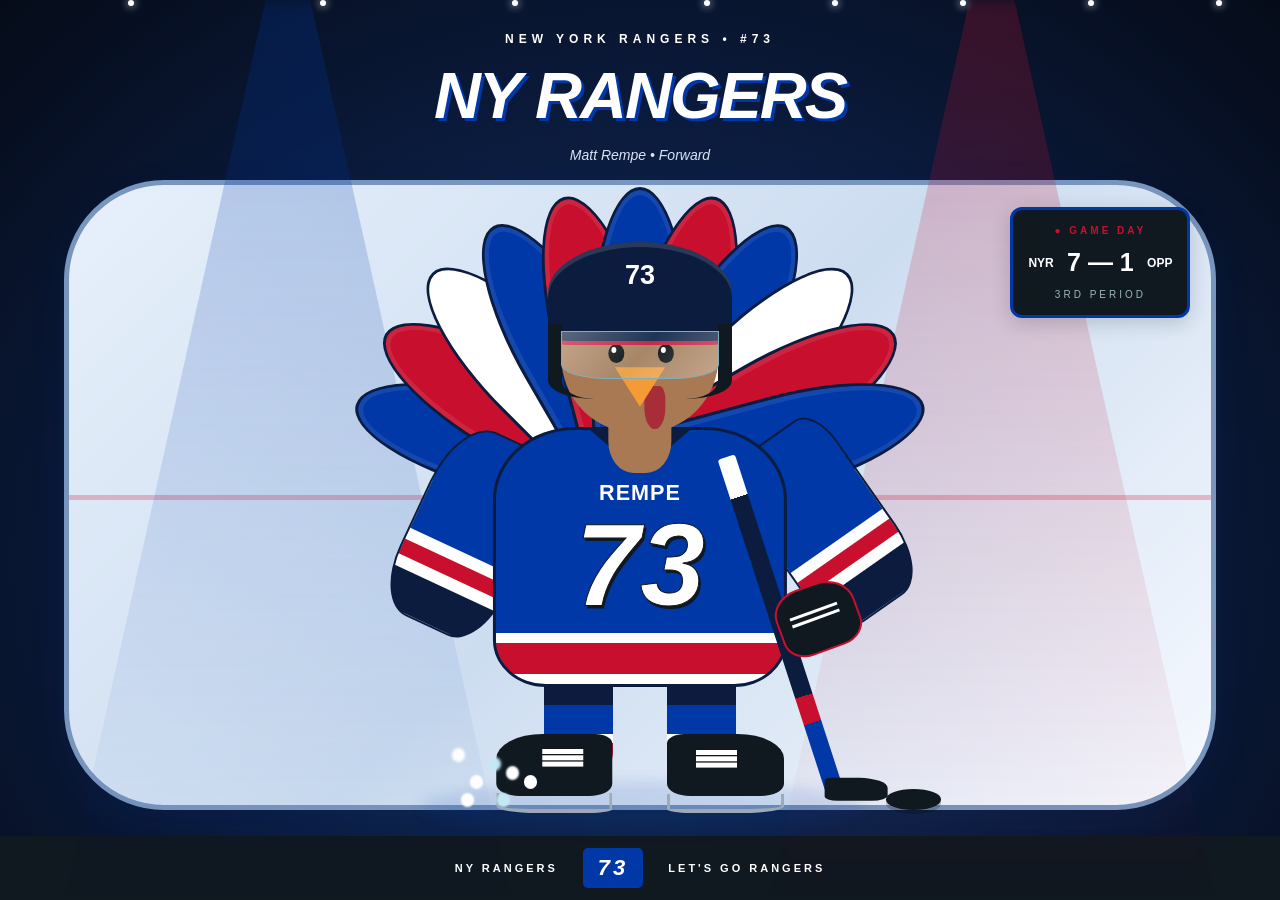
==== index.html @ f8adec1c "almost done" ====
<!DOCTYPE html>
<html lang="en">

<head>
    <meta charset="UTF-8">
    <meta name="viewport" content="width=device-width, initial-scale=1.0">
    <title>NY Rangers</title>
    <link rel="stylesheet" href="style.css">
</head>

<body>

    <!-- Arena effects -->
    <div class="arena-lights">
        <div class="spotlight spotlight-left"></div>
        <div class="spotlight spotlight-right"></div>
    </div>

    <!-- Floating ice particles -->
    <div class="ice-particles">
        <span></span>
        <span></span>
        <span></span>
        <span></span>
        <span></span>
        <span></span>
        <span></span>
        <span></span>
    </div>

    <!-- Game day scoreboard -->
    <div class="scoreboard">
        <div class="game-status">● GAME DAY</div>
        <div class="score">
            <span>NYR</span>
            <strong>7 — 1</strong>
            <span>OPP</span>
        </div>
        <div class="period">3RD PERIOD</div>
    </div>

    <!-- Website heading -->
    <header>
        <p class="eyebrow">NEW YORK RANGERS • #73</p>
        <h1>NY Rangers</h1>
        <p class="subtitle">Matt Rempe • Forward</p>
    </header>

    <!-- Ice rink -->
    <div class="rink">
        <div class="center-line"></div>
        <div class="center-circle"></div>
    </div>

    <!-- Matt Rempe turkey -->
    <div class="turkey">

        <!-- Tail feathers -->
        <div class="tail"></div>
        <div class="tail"></div>
        <div class="tail"></div>
        <div class="tail"></div>
        <div class="tail"></div>
        <div class="tail"></div>
        <div class="tail"></div>
        <div class="tail"></div>
        <div class="tail"></div>
        <div class="tail"></div>
        <div class="tail"></div>

        <!-- Legs -->
        <div class="leg"></div>
        <div class="leg"></div>

        <!-- Ice skates -->
        <div class="skate skate-left"></div>
        <div class="skate skate-right"></div>

        <!-- Rangers jersey -->
        <div class="body">
            <div class="collar"></div>
            <div class="jersey-name">REMPE</div>
            <div class="jersey-number">73</div>
            <div class="jersey-stripe"></div>
        </div>

        <!-- Jersey sleeves -->
        <div class="wing"></div>
        <div class="wing"></div>

        <!-- Turkey face -->
        <div class="head">
            <div class="eye"></div>
            <div class="beak"></div>
            <div class="red"></div>
        </div>

        <!-- Hockey helmet -->
        <div class="hat-top">
            <span>73</span>
        </div>

        <div class="hat-bottom"></div>
        <div class="visor"></div>

        <!-- Hockey equipment -->
        <div class="stick"></div>
        <div class="glove"></div>
        <div class="puck"></div>

        <!-- Animated skating effects -->
        <div class="ice-spray"></div>
        <div class="ice-shadow"></div>

    </div>

    <!-- Footer -->
    <footer>
        <span>NY RANGERS</span>
        <span class="footer-number">73</span>
        <span>LET'S GO RANGERS</span>
    </footer>

</body>

</html>
---- style.css ----
/* =====================================
   REMPE TURKEY
   New York Rangers
===================================== */

:root {
    --rangers-blue: #0038A8;
    --rangers-red: #c8102e;
    --rangers-navy: #0b1c3f;
    --rangers-white: #ffffff;
}

* {
    box-sizing: border-box;
}

html, body {
    margin: 0;
    min-height: 100vh;
}

body {
    background: radial-gradient(ellipse at 50% 62%, #18345e 0%, #0b1c3f 52%, #050b18 100%);
    font-family: Arial, Helvetica, sans-serif;
    color: var(--rangers-white);
    overflow: hidden;
    text-align: center;
}

/* STEP 1: Website heading */

header {
    position: relative;
    z-index: 10;
    padding: 20px 10px;
}

.eyebrow {
    font-size: 12px;
    font-weight: bold;
    letter-spacing: 5px;
}

h1 {
    font-size: clamp(30px, 6vw, 65px);
    font-weight: 900;
    font-style: italic;
    text-transform: uppercase;
    letter-spacing: -2px;
    margin: 5px;
    color: var(--rangers-white);
    text-shadow: 3px 3px var(--rangers-blue);
}

.subtitle {
    color: #d7e4f6;
    font-size: 14px;
    font-style: italic;
}

/* STEP 2: Ice rink background */

.rink {
    position: absolute;
    width: 90%;
    height: 70%;
    left: 5%;
    top: 20%;
    background: linear-gradient(
        135deg,
        #e7f0fb,
        #cdddf0,
        #f6f9ff
    );
    border: 5px solid #7895bd;
    border-radius: 100px;
    box-shadow: 0 15px 40px #0038a815;
    overflow: hidden;
}

.center-line {
    position: absolute;
    width: 100%;
    height: 5px;
    background: var(--rangers-red);
    top: 50%;
    opacity: 0.25;
}

.center-circle {
    position: absolute;
    width: 35vmin;
    height: 35vmin;
    border: 5px solid #3c65a0;
    border-radius: 50%;
    left: 50%;
    top: 50%;
    transform: translate(-50%, -50%);
    opacity: 0.25;
}

/* STEP 3: Original turkey container */

.turkey {
    --brown1: var(--rangers-blue);
    --brown2: #a87952;
    --orange1: #f49b35;
    --orange2: #d97722;
    --teal: var(--rangers-blue);
    --black: var(--rangers-navy);
    --red: var(--rangers-red);
    --white: #ffffff;

    width: 76vmin;
    height: 76vmin;
    position: absolute;
    top: 55%;
    left: 50%;
    transform: translate(-50%, -50%);
}

.turkey div {
    position: absolute;
    box-sizing: border-box;
}

/* STEP 4: Rangers-color tail feathers */

.tail {
    width: 14%;
    height: 43%;
    background: var(--teal);
    border: 3px solid var(--rangers-navy);
    border-radius: 50% 50% 20% 20%;
    top: 5%;
    left: 43%;
    transform-origin: 50% 100%;
    box-shadow: inset 0 0 0 5px #ffffff15;
}

.tail:nth-child(1) {
    transform: rotate(-75deg);
}

.tail:nth-child(2) {
    transform: rotate(-60deg);
    background: var(--red);
}

.tail:nth-child(3) {
    transform: rotate(-45deg);
    background: white;
}

.tail:nth-child(4) {
    transform: rotate(-30deg);
}

.tail:nth-child(5) {
    transform: rotate(-15deg);
    background: var(--red);
}

.tail:nth-child(6) {
    transform: rotate(0deg);
}

.tail:nth-child(7) {
    transform: rotate(15deg);
    background: var(--red);
}

.tail:nth-child(8) {
    transform: rotate(30deg);
}

.tail:nth-child(9) {
    transform: rotate(45deg);
    background: white;
}

.tail:nth-child(10) {
    transform: rotate(60deg);
    background: var(--red);
}

.tail:nth-child(11) {
    transform: rotate(75deg);
}

/* STEP 5: Hockey jersey body */

.body {
    width: 43%;
    height: 38%;
    background: var(--teal);
    border: 3px solid var(--rangers-navy);

    /* Changed the original round body shape */
    border-radius: 28% 28% 18% 18%;

    top: 40%;
    left: 50%;
    transform: translate(-50%, 0);
    overflow: hidden;
    z-index: 4;
    box-shadow: inset 0 -8px 0 #00000015;
}

.collar {
    width: 35%;
    height: 17%;
    background: var(--black);
    top: 0;
    left: 32.5%;
    clip-path: polygon(0 0, 100% 0, 50% 100%);
}

.jersey-name {
    top: 20%;
    width: 100%;
    color: white;
    font-size: 2.4vmin;
    font-weight: 900;
    letter-spacing: 1px;
}

.jersey-number {
    top: 30%;
    width: 100%;
    color: white;
    font-size: 13vmin;
    font-weight: 900;
    font-style: italic;
    line-height: 1;
    -webkit-text-stroke: 1px #101820;
    text-shadow: 2px 3px #101820;
}

.jersey-stripe {
    bottom: 0;
    width: 100%;
    height: 20%;
    background: linear-gradient(
        to bottom,
        white 0%,
        white 20%,
        #c8102e 20%,
        #c8102e 80%,
        white 80%,
        white 100%
    );
}

/* STEP 6: Reshaped jersey sleeves */

.wing {
    width: 17%;
    height: 30%;
    background: linear-gradient(
        to bottom,
        #0038A8 0%,
        #0038A8 60%,
        white 60%,
        white 66%,
        #c8102e 66%,
        #c8102e 74%,
        white 74%,
        white 80%,
        #0b1c3f 80%,
        #0b1c3f 100%
    );
    border: 2px solid var(--rangers-navy);
    border-radius: 35% 20% 30% 30%;
    transform-origin: top center;
    top: 42%;
    left: 23%;
    transform: rotate(25deg);
    z-index: 3;
}

.wing + .wing {
    left: auto;
    right: 23%;
    transform: rotate(-35deg);
}

/* STEP 7: Turkey head */

.head {
    width: 23%;
    height: 23%;
    border-radius: 48%;
    background: var(--brown2);
    top: 18%;
    left: 50%;
    transform: translate(-50%, 0);
    z-index: 5;
}

.head::before {
    content: "";
    position: absolute;
    width: 40%;
    height: 50%;
    background: var(--brown2);
    top: 75%;
    left: 30%;
    border-radius: 0 0 40% 40%;
}

.eye {
    width: 10%;
    height: 12%;
    background: black;
    border-radius: 50%;
    top: 43%;
    left: 30%;
    box-shadow: 5.5vmin 0 black;
}

.eye::after {
    content: "";
    position: absolute;
    width: 35%;
    height: 35%;
    background: white;
    border-radius: 50%;
    top: 15%;
    left: 15%;
    box-shadow: 5.5vmin 0 white;
}

.beak {
    width: 32%;
    height: 25%;
    background: var(--orange1);
    top: 58%;
    left: 34%;
    clip-path: polygon(0 0, 100% 0, 50% 100%);
    z-index: 2;
}

.red {
    width: 13%;
    height: 27%;
    background: #a72e37;
    top: 70%;
    left: 53%;
    border-radius: 30% 30% 50% 50%;
}

/* STEP 8: Hockey helmet accessory */

.hat-top {
    width: 27%;
    height: 15%;
    background: var(--black);
    border-radius: 55% 55% 12% 12%;
    top: 13%;
    left: 36.5%;
    border-bottom: 4px solid var(--rangers-red);
    z-index: 7;
    box-shadow: inset 0 5px 0 #ffffff20;
}

.hat-top span {
    display: block;
    color: white;
    font-size: 3vmin;
    font-weight: 900;
    margin-top: 2vmin;
}

.hat-bottom {
    width: 27%;
    height: 11%;
    top: 25%;
    left: 36.5%;
    border-left: 1.6vmin solid #101820;
    border-right: 1.6vmin solid #101820;
    border-radius: 0 0 25% 25%;
    z-index: 7;
}

/* Transparent hockey visor */

.visor {
    width: 23%;
    height: 7%;
    top: 26%;
    left: 38.5%;
    background: linear-gradient(
        130deg,
        #ffffff55,
        #a4e4ff20,
        #ffffff55
    );
    border: 1px solid #7faebd;
    border-radius: 0 0 30% 30%;
    z-index: 8;
}

/* STEP 9: Hockey pants and legs */

.leg {
    width: 10%;
    height: 17%;
    background: linear-gradient(
        to bottom,
        #0b1c3f 0%,
        #0b1c3f 45%,
        #0038A8 45%,
        #0038A8 70%,
        white 70%,
        white 78%,
        #c8102e 78%
    );
    border-radius: 0 0 15% 15%;
    top: 73%;
    left: 36%;
    z-index: 2;
}

.leg + .leg {
    left: 54%;
}

/* STEP 10: Ice skate accessories */

.skate {
    width: 17%;
    height: 9%;
    background: #101820;
    border-radius: 15% 40% 20% 20%;
    top: 85%;
    z-index: 5;
}

.skate-left {
    left: 29%;
    transform: scaleX(-1);
}

.skate-right {
    left: 54%;
}

.skate::before {
    content: "";
    position: absolute;
    width: 35%;
    height: 8%;
    top: 25%;
    left: 25%;
    background: white;
    box-shadow: 0 0.7vmin white, 0 1.4vmin white;
}

.skate::after {
    content: "";
    position: absolute;
    width: 95%;
    height: 25%;
    bottom: -28%;
    left: 0;
    border-bottom: 4px solid #9cabb4;
    border-left: 3px solid #9cabb4;
    border-right: 3px solid #9cabb4;
    border-radius: 0 0 35% 20%;
}

/* STEP 11: Hockey stick accessory */

.stick {
    width: 2.6%;
    height: 51%;
    background: linear-gradient(
        to bottom,
        white 0%,
        white 12%,
        #0b1c3f 12%,
        #0b1c3f 72%,
        #c8102e 72%,
        #c8102e 80%,
        #0038A8 80%
    );
    top: 42%;
    left: 77%;
    transform: rotate(-18deg);
    transform-origin: bottom center;
    border-radius: 3px;
    z-index: 6;
}

.stick::after {
    content: "";
    position: absolute;
    width: 7vmin;
    height: 2.5vmin;
    background: #101820;
    bottom: -1vmin;
    left: 0;
    transform: rotate(18deg);
    transform-origin: left center;
    border-radius: 10% 45% 25% 20%;
}

.glove {
    width: 11%;
    height: 9%;
    background: #101820;
    border: 2px solid var(--rangers-red);
    border-radius: 40%;
    top: 61%;
    left: 64%;
    transform: rotate(-20deg);
    z-index: 9;
}

.glove::after {
    content: "";
    position: absolute;
    width: 65%;
    height: 3px;
    background: white;
    top: 35%;
    left: 15%;
    box-shadow: 0 0.8vmin white;
}

/* STEP 12: Hockey puck */

.puck {
    width: 8%;
    height: 3%;
    background: #101820;
    border-radius: 50%;
    top: 96%;
    left: 88%;
    box-shadow: 0 4px #00000030;
}

/* STEP 13: Footer */

footer {
    position: absolute;
    bottom: 0;
    width: 100%;
    background: #101820;
    color: white;
    display: flex;
    justify-content: center;
    align-items: center;
    gap: 25px;
    padding: 12px;
    font-size: 11px;
    font-weight: bold;
    letter-spacing: 3px;
}

.footer-number {
    color: white;
    background: var(--rangers-blue);
    padding: 7px 15px;
    font-size: 22px;
    font-style: italic;
    border-radius: 5px;
}


/* =====================================
   STEP 14: GAME DAY ANIMATIONS
===================================== */

/* Turkey skating across the rink */

.turkey {
    animation: iceSkating 6s ease-in-out infinite;
}

@keyframes iceSkating {
    0%, 100% {
        transform: translate(-50%, -50%) 
                   translateX(-9vmin) rotate(-4deg);
    }

    25% {
        transform: translate(-50%, -51%) 
                   translateX(0) rotate(0deg);
    }

    50% {
        transform: translate(-50%, -50%) 
                   translateX(9vmin) rotate(4deg);
    }

    75% {
        transform: translate(-50%, -51%) 
                   translateX(0) rotate(0deg);
    }
}

/* Moving ice skates */

.skate-left {
    animation: leftSkate 1.2s ease-in-out infinite;
}

.skate-right {
    animation: rightSkate 1.2s ease-in-out infinite;
}

@keyframes leftSkate {
    0%, 100% {
        transform: scaleX(-1) rotate(-12deg);
    }

    50% {
        transform: scaleX(-1) translate(-8px, -5px)
                   rotate(12deg);
    }
}

@keyframes rightSkate {
    0%, 100% {
        transform: translate(8px, -5px) rotate(-12deg);
    }

    50% {
        transform: translate(0, 0) rotate(12deg);
    }
}

/* Moving hockey legs */

.leg {
    transform-origin: top center;
    animation: skateLegs 1.2s ease-in-out infinite;
}

.leg + .leg {
    animation-delay: -0.6s;
}

@keyframes skateLegs {
    0%, 100% {
        transform: rotate(-8deg);
    }

    50% {
        transform: rotate(8deg);
    }
}

/* Wings move as he skates */

.wing {
    animation: leftWing 1.2s ease-in-out infinite;
}

.wing + .wing {
    animation: rightWing 1.2s ease-in-out infinite;
}

@keyframes leftWing {
    0%, 100% {
        transform: rotate(25deg);
    }

    50% {
        transform: rotate(38deg);
    }
}

@keyframes rightWing {
    0%, 100% {
        transform: rotate(-35deg);
    }

    50% {
        transform: rotate(-25deg);
    }
}

/* Hockey stick movement */

.stick {
    animation: stickMovement 1.2s ease-in-out infinite;
}

@keyframes stickMovement {
    0%, 100% {
        transform: rotate(-18deg);
    }

    50% {
        transform: rotate(-25deg);
    }
}

.glove {
    animation: gloveMovement 1.2s ease-in-out infinite;
}

@keyframes gloveMovement {
    0%, 100% {
        transform: rotate(-20deg);
    }

    50% {
        transform: translate(-5px, -3px) rotate(-30deg);
    }
}

/* Moving hockey puck */

.puck {
    animation: puckSlide 3s ease-in-out infinite;
}

@keyframes puckSlide {
    0%, 100% {
        transform: translateX(-2vmin);
    }

    50% {
        transform: translateX(3vmin);
    }
}

/* Feathers bounce without changing their shape */

.tail {
    animation: featherBounce 1.2s ease-in-out infinite;
}

.tail:nth-child(even) {
    animation-delay: -0.6s;
}

@keyframes featherBounce {
    0%, 100% {
        scale: 1;
    }

    50% {
        scale: 1 1.035;
    }
}

/* Turkey blinking */

.eye {
    animation: blink 5s infinite;
}

@keyframes blink {
    0%, 45%, 49%, 100% {
        scale: 1 1;
    }

    47% {
        scale: 1 0.08;
    }
}

/* =====================================
   STEP 15: ICE EFFECTS
===================================== */

/* Ice spray coming from his skates */

.ice-spray {
    width: 2%;
    height: 2%;
    background: white;
    border-radius: 50%;
    top: 91%;
    left: 33%;
    z-index: 8;

    box-shadow:
        -2vmin -1vmin 2px white,
        -4vmin -2vmin 3px #c3e8f5,
        -6vmin 0 2px white,
        -8vmin -3vmin 3px white,
        -3vmin 2vmin 2px #c3e8f5,
        -7vmin 2vmin 2px white;

    animation: iceSpray 1.2s ease-out infinite;
}

@keyframes iceSpray {
    0% {
        transform: translateX(0) scale(0.5);
        opacity: 0;
    }

    30% {
        opacity: 1;
    }

    100% {
        transform: translateX(-4vmin) scale(1.5);
        opacity: 0;
    }
}

/* Shadow underneath the skates */

.ice-shadow {
    width: 65%;
    height: 7%;
    background: #0038a820;
    border-radius: 50%;
    filter: blur(7px);
    top: 92%;
    left: 18%;
    z-index: 0;
}

/* Floating ice particles */

.ice-particles {
    position: fixed;
    inset: 0;
    pointer-events: none;
    z-index: 11;
    overflow: hidden;
}

.ice-particles span {
    position: absolute;
    width: 6px;
    height: 6px;
    background: white;
    border-radius: 50%;
    box-shadow: 0 0 8px white;
    animation: floatingIce 7s linear infinite;
}

.ice-particles span:nth-child(1) {
    left: 10%;
    animation-delay: -1s;
}

.ice-particles span:nth-child(2) {
    left: 25%;
    animation-delay: -4s;
}

.ice-particles span:nth-child(3) {
    left: 40%;
    animation-delay: -2s;
}

.ice-particles span:nth-child(4) {
    left: 55%;
    animation-delay: -6s;
}

.ice-particles span:nth-child(5) {
    left: 65%;
    animation-delay: -3s;
}

.ice-particles span:nth-child(6) {
    left: 75%;
    animation-delay: -5s;
}

.ice-particles span:nth-child(7) {
    left: 85%;
    animation-delay: -2s;
}

.ice-particles span:nth-child(8) {
    left: 95%;
    animation-delay: -4s;
}

@keyframes floatingIce {
    from {
        top: -5%;
        transform: translateX(0);
        opacity: 0.9;
    }

    to {
        top: 105%;
        transform: translateX(50px);
        opacity: 0.2;
    }
}

/* =====================================
   STEP 16: ARENA LIGHTING
===================================== */

.arena-lights {
    position: fixed;
    inset: 0;
    overflow: hidden;
    pointer-events: none;
    z-index: 1;
}

.spotlight {
    position: absolute;
    width: 35%;
    height: 100%;
    top: 0;
    background: linear-gradient(
        to bottom,
        #0038a840,
        #0038a800
    );
    clip-path: polygon(45% 0, 55% 0, 100% 100%, 0 100%);
    transform-origin: top center;
    filter: blur(8px);
}

.spotlight-left {
    left: 5%;
    animation: arenaLights 7s ease-in-out infinite;
}

.spotlight-right {
    right: 5%;
    background: linear-gradient(to bottom, #c8102e40, #c8102e00);
    animation: arenaLights 7s ease-in-out infinite reverse;
}

@keyframes arenaLights {
    0%, 100% {
        transform: rotate(-25deg);
        opacity: 0.4;
    }

    50% {
        transform: rotate(25deg);
        opacity: 0.9;
    }
}

/* Animated rink glow */

.rink {
    animation: rinkGlow 4s ease-in-out infinite;
}

@keyframes rinkGlow {
    0%, 100% {
        box-shadow: 0 0 20px #0038a820;
    }

    50% {
        box-shadow: 0 0 45px #0038a850;
    }
}

/* =====================================
   STEP 17: HOCKEY SCOREBOARD
===================================== */

.scoreboard {
    position: absolute;
    top: 23%;
    right: 7%;
    width: 180px;
    padding: 15px;
    background: #101820;
    color: white;
    border: 3px solid var(--rangers-blue);
    border-radius: 12px;
    box-shadow: 0 5px 20px #10182030;
    z-index: 12;
}

.game-status {
    color: var(--rangers-red);
    font-size: 10px;
    font-weight: bold;
    letter-spacing: 3px;
    animation: gameStatus 2s infinite;
}

.score {
    display: flex;
    align-items: center;
    justify-content: space-between;
    gap: 8px;
    margin: 12px 0;
}

.score span {
    font-size: 12px;
    font-weight: bold;
}

.score strong {
    font-size: 25px;
}

.period {
    font-size: 10px;
    letter-spacing: 3px;
    color: #9eb7bd;
}

@keyframes gameStatus {
    0%, 100% {
        opacity: 1;
    }

    50% {
        opacity: 0.4;
    }
}

/* =====================================
   STEP 18: EXTRA GAME DAY DETAILS
===================================== */

/* Animated jersey number */

.jersey-number {
    animation: jerseyGlow 3s ease-in-out infinite;
}

@keyframes jerseyGlow {
    0%, 100% {
        text-shadow: 2px 3px #101820;
    }

    50% {
        text-shadow: 2px 3px #101820,
                     0 0 10px #ffffff80;
    }
}

/* Heading entrance animation */

header {
    animation: headingEntrance 1s ease-out;
}

@keyframes headingEntrance {
    from {
        opacity: 0;
        transform: translateY(-25px);
    }

    to {
        opacity: 1;
        transform: translateY(0);
    }
}

/* Hover over Rempe to pause his skating */

.turkey:hover,
.turkey:hover * {
    animation-play-state: paused;
}

/* Keep the scoreboard from covering him
   on smaller screens */

@media (max-width: 700px) {
    .scoreboard {
        top: auto;
        bottom: 65px;
        right: 5%;
        width: 135px;
        padding: 8px;
    }

    .score strong {
        font-size: 18px;
    }
}

/* Accessibility: reduced motion */

@media (prefers-reduced-motion: reduce) {
    *,
    *::before,
    *::after {
        animation: none !important;
    }
}

/* STEP 19: Final layering adjustments */

.turkey {
    z-index: 2;
}

.ice-shadow {
    z-index: -1;
}

.ice-spray {
    pointer-events: none;
}

.rink {
    z-index: 0;
}
/* Fix hockey glove placement */

.glove {
    top: 63%;
    left: 70%;
    width: 12%;
    height: 10%;
    border-radius: 35% 40% 30% 30%;
}

.puck {
    top: 93%;
    left: 86%;
}
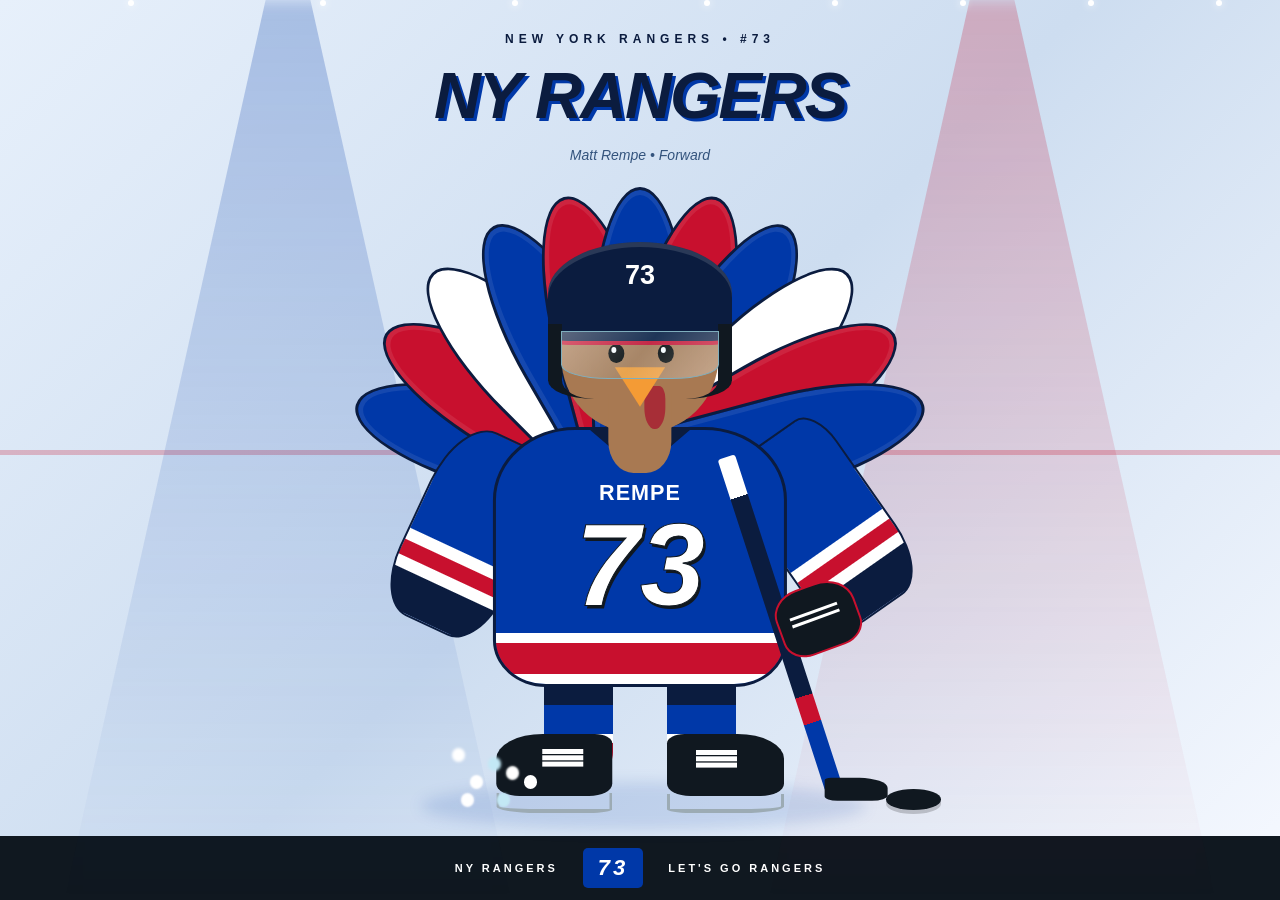
==== commit 78982575: "done" ====
--- a/index.html
+++ b/index.html
@@ -26,17 +26,6 @@
         <span></span>
         <span></span>
         <span></span>
-    </div>
-
-    <!-- Game day scoreboard -->
-    <div class="scoreboard">
-        <div class="game-status">● GAME DAY</div>
-        <div class="score">
-            <span>NYR</span>
-            <strong>7 — 1</strong>
-            <span>OPP</span>
-        </div>
-        <div class="period">3RD PERIOD</div>
     </div>
 
     <!-- Website heading -->
--- a/style.css
+++ b/style.css
@@ -20,9 +20,9 @@
 }
 
 body {
-    background: radial-gradient(ellipse at 50% 62%, #18345e 0%, #0b1c3f 52%, #050b18 100%);
+    background: linear-gradient(135deg, #e7f0fb, #cdddf0, #f6f9ff);
     font-family: Arial, Helvetica, sans-serif;
-    color: var(--rangers-white);
+    color: var(--rangers-navy);
     overflow: hidden;
     text-align: center;
 }
@@ -48,12 +48,12 @@
     text-transform: uppercase;
     letter-spacing: -2px;
     margin: 5px;
-    color: var(--rangers-white);
+    color: var(--rangers-navy);
     text-shadow: 3px 3px var(--rangers-blue);
 }
 
 .subtitle {
-    color: #d7e4f6;
+    color: #34547d;
     font-size: 14px;
     font-style: italic;
 }
@@ -61,20 +61,8 @@
 /* STEP 2: Ice rink background */
 
 .rink {
-    position: absolute;
-    width: 90%;
-    height: 70%;
-    left: 5%;
-    top: 20%;
-    background: linear-gradient(
-        135deg,
-        #e7f0fb,
-        #cdddf0,
-        #f6f9ff
-    );
-    border: 5px solid #7895bd;
-    border-radius: 100px;
-    box-shadow: 0 15px 40px #0038a815;
+    position: fixed;
+    inset: 0;
     overflow: hidden;
 }
 
@@ -944,83 +932,8 @@
     }
 }
 
-/* Animated rink glow */
-
-.rink {
-    animation: rinkGlow 4s ease-in-out infinite;
-}
-
-@keyframes rinkGlow {
-    0%, 100% {
-        box-shadow: 0 0 20px #0038a820;
-    }
-
-    50% {
-        box-shadow: 0 0 45px #0038a850;
-    }
-}
-
 /* =====================================
-   STEP 17: HOCKEY SCOREBOARD
-===================================== */
-
-.scoreboard {
-    position: absolute;
-    top: 23%;
-    right: 7%;
-    width: 180px;
-    padding: 15px;
-    background: #101820;
-    color: white;
-    border: 3px solid var(--rangers-blue);
-    border-radius: 12px;
-    box-shadow: 0 5px 20px #10182030;
-    z-index: 12;
-}
-
-.game-status {
-    color: var(--rangers-red);
-    font-size: 10px;
-    font-weight: bold;
-    letter-spacing: 3px;
-    animation: gameStatus 2s infinite;
-}
-
-.score {
-    display: flex;
-    align-items: center;
-    justify-content: space-between;
-    gap: 8px;
-    margin: 12px 0;
-}
-
-.score span {
-    font-size: 12px;
-    font-weight: bold;
-}
-
-.score strong {
-    font-size: 25px;
-}
-
-.period {
-    font-size: 10px;
-    letter-spacing: 3px;
-    color: #9eb7bd;
-}
-
-@keyframes gameStatus {
-    0%, 100% {
-        opacity: 1;
-    }
-
-    50% {
-        opacity: 0.4;
-    }
-}
-
-/* =====================================
-   STEP 18: EXTRA GAME DAY DETAILS
+   STEP 17: EXTRA GAME DAY DETAILS
 ===================================== */
 
 /* Animated jersey number */
@@ -1063,23 +976,6 @@
 .turkey:hover,
 .turkey:hover * {
     animation-play-state: paused;
-}
-
-/* Keep the scoreboard from covering him
-   on smaller screens */
-
-@media (max-width: 700px) {
-    .scoreboard {
-        top: auto;
-        bottom: 65px;
-        right: 5%;
-        width: 135px;
-        padding: 8px;
-    }
-
-    .score strong {
-        font-size: 18px;
-    }
 }
 
 /* Accessibility: reduced motion */
